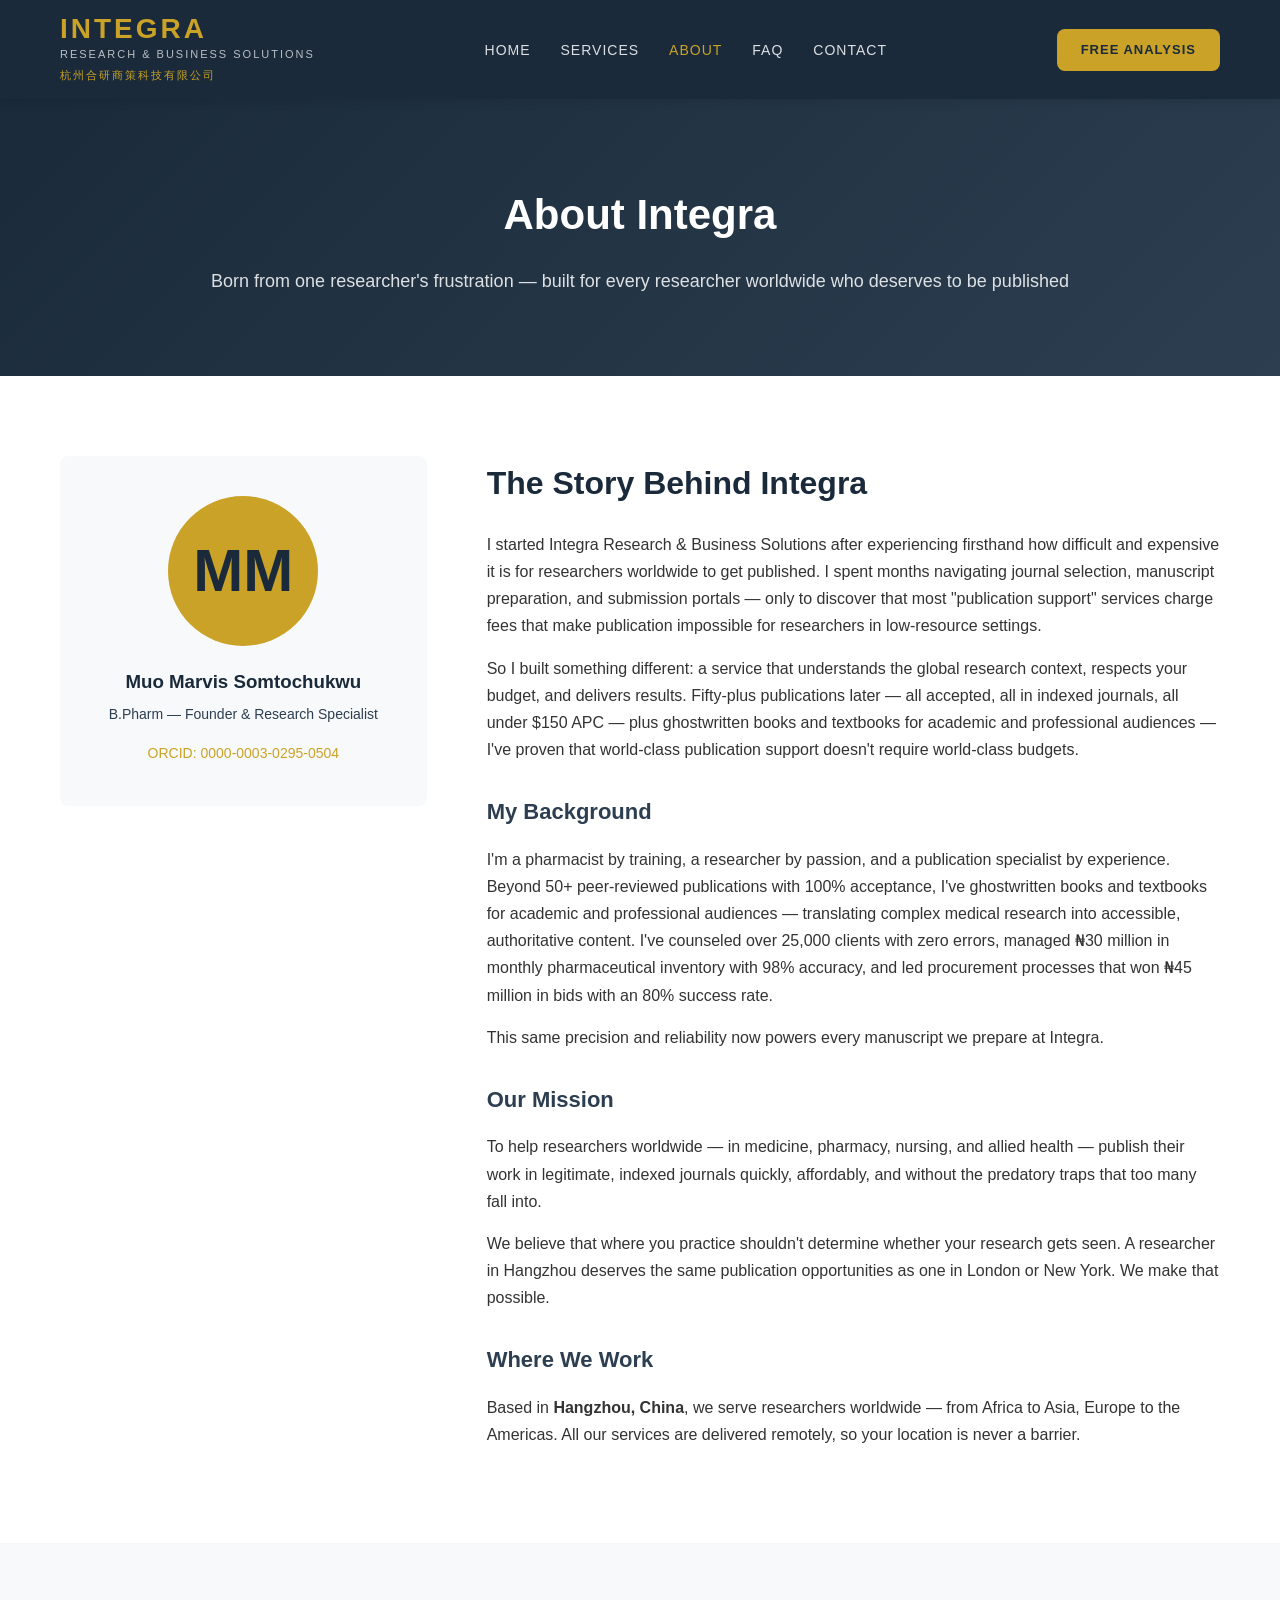
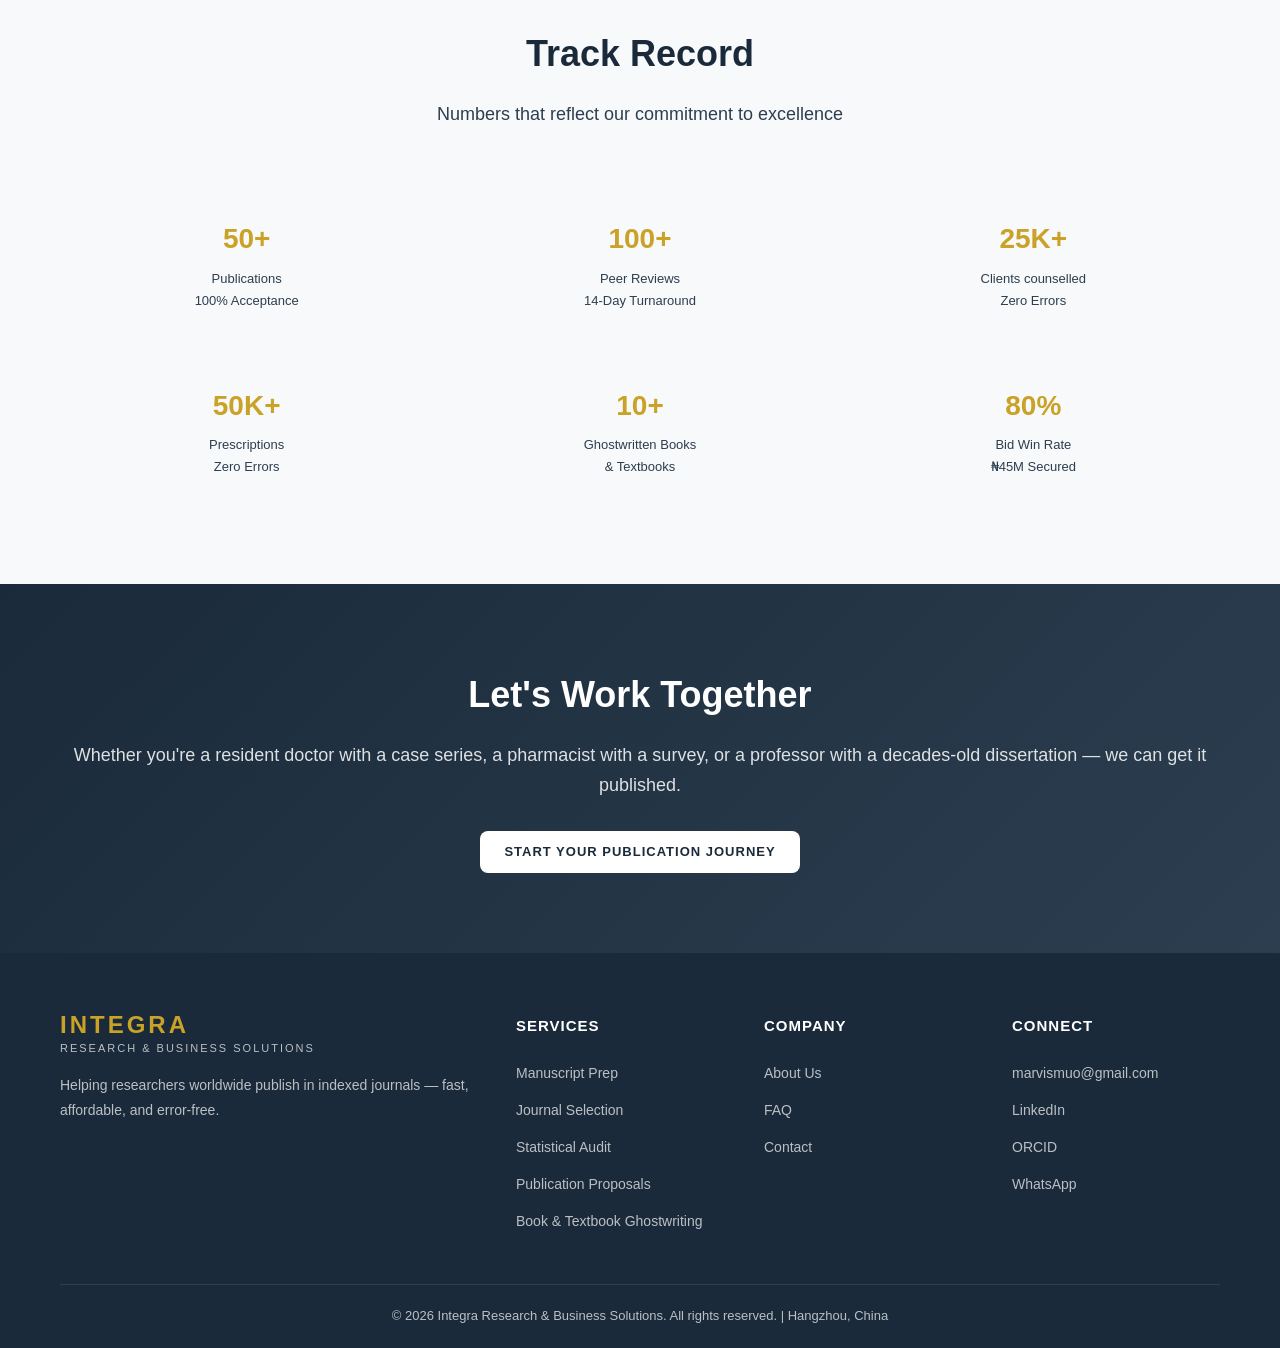
==== about.html @ ac19a9a8 "Fix mobile menu, contact form, add Nigerian address, LinkedIn company link" ====
<!DOCTYPE html>
<html lang="en">
<head>
    <meta charset="UTF-8">
    <meta name="viewport" content="width=device-width, initial-scale=1.0">
    <meta name="description" content="Meet Marvis Muo, founder of Integra Research & Business Solutions. Pharmacist, medical researcher, 50+ publications with 100% acceptance. Ghostwritten books and textbooks. Serving researchers worldwide.">
    <meta name="keywords" content="Marvis Muo Integra Research, medical researcher, pharmacist researcher, publication support">
    <title>About Us | Integra Research & Business Solutions</title>
    <link rel="stylesheet" href="style.css">
</head>
<body>

<header>
    <div class="container">
        <a href="index.html" class="logo">
            <span class="logo-main">INTEGRA</span>
            <span class="logo-sub">Research & Business Solutions</span>
            <span class="logo-sub" style="font-size: 11px; color: var(--accent); margin-top: 2px;">杭州合研商策科技有限公司</span>
        </a>
        <nav>
            <ul>
                <li><a href="index.html">Home</a></li>
                <li><a href="services.html">Services</a></li>
                <li><a href="about.html" class="active">About</a></li>
                <li><a href="faq.html">FAQ</a></li>
                <li><a href="contact.html">Contact</a></li>
            </ul>
        </nav>
        <a href="contact.html" class="cta-btn">Free Analysis</a>
    </div>
</header>

<section class="about-hero">
    <div class="container">
        <h1>About Integra</h1>
        <p>Born from one researcher's frustration — built for every researcher worldwide who deserves to be published</p>
    </div>
</section>

<section class="section">
    <div class="container">
        <div class="about-content">
            <div class="about-photo">
                <div class="initials">MM</div>
                <h3 style="color: var(--primary); margin-bottom: 5px;">Muo Marvis Somtochukwu</h3>
                <p style="color: var(--secondary); font-size: 14px;">B.Pharm — Founder & Research Specialist</p>
                <p style="margin-top: 15px; font-size: 14px;"><a href="https://orcid.org/0000-0003-0295-0504" target="_blank" style="color: var(--accent);">ORCID: 0000-0003-0295-0504</a></p>
            </div>
            <div class="about-text">
                <h2>The Story Behind Integra</h2>
                <p>I started Integra Research & Business Solutions after experiencing firsthand how difficult and expensive it is for researchers worldwide to get published. I spent months navigating journal selection, manuscript preparation, and submission portals — only to discover that most "publication support" services charge fees that make publication impossible for researchers in low-resource settings.</p>
                <p>So I built something different: a service that understands the global research context, respects your budget, and delivers results. Fifty-plus publications later — all accepted, all in indexed journals, all under $150 APC — plus ghostwritten books and textbooks for academic and professional audiences — I've proven that world-class publication support doesn't require world-class budgets.</p>
                
                <h3>My Background</h3>
                <p>I'm a pharmacist by training, a researcher by passion, and a publication specialist by experience. Beyond 50+ peer-reviewed publications with 100% acceptance, I've ghostwritten books and textbooks for academic and professional audiences — translating complex medical research into accessible, authoritative content. I've counseled over 25,000 clients with zero errors, managed ₦30 million in monthly pharmaceutical inventory with 98% accuracy, and led procurement processes that won ₦45 million in bids with an 80% success rate.</p>
                <p>This same precision and reliability now powers every manuscript we prepare at Integra.</p>
                
                <h3>Our Mission</h3>
                <p>To help researchers worldwide — in medicine, pharmacy, nursing, and allied health — publish their work in legitimate, indexed journals quickly, affordably, and without the predatory traps that too many fall into.</p>
                <p>We believe that where you practice shouldn't determine whether your research gets seen. A researcher in Hangzhou deserves the same publication opportunities as one in London or New York. We make that possible.</p>
                
                <h3>Where We Work</h3>
                <p>Based in <strong>Hangzhou, China</strong>, we serve researchers worldwide — from Africa to Asia, Europe to the Americas. All our services are delivered remotely, so your location is never a barrier.</p>
            </div>
        </div>
    </div>
</section>

<section class="section section-alt">
    <div class="container">
        <div class="section-title">
            <h2>Track Record</h2>
            <p>Numbers that reflect our commitment to excellence</p>
        </div>
        <div class="metrics-grid">
            <div class="metric">
                <div class="metric-value">50+</div>
                <div class="metric-label">Publications<br>100% Acceptance</div>
            </div>
            <div class="metric">
                <div class="metric-value">100+</div>
                <div class="metric-label">Peer Reviews<br>14-Day Turnaround</div>
            </div>
            <div class="metric">
                <div class="metric-value">25K+</div>
                <div class="metric-label">Clients counselled<br>Zero Errors</div>
            </div>
            <div class="metric">
                <div class="metric-value">50K+</div>
                <div class="metric-label">Prescriptions<br>Zero Errors</div>
            </div>
            <div class="metric">
                <div class="metric-value">10+</div>
                <div class="metric-label">Ghostwritten Books<br>& Textbooks</div>
            </div>
            <div class="metric">
                <div class="metric-value">80%</div>
                <div class="metric-label">Bid Win Rate<br>₦45M Secured</div>
            </div>
        </div>
    </div>
</section>

<section class="cta-section">
    <div class="container">
        <h2>Let's Work Together</h2>
        <p>Whether you're a resident doctor with a case series, a pharmacist with a survey, or a professor with a decades-old dissertation — we can get it published.</p>
        <a href="contact.html" class="cta-btn" style="background: var(--white); color: var(--primary);">Start Your Publication Journey</a>
    </div>
</section>

<footer>
    <div class="container">
        <div class="footer-grid">
            <div class="footer-brand">
                <div class="logo"><span class="logo-main">INTEGRA</span><span class="logo-sub">Research & Business Solutions</span></div>
                <p>Helping researchers worldwide publish in indexed journals — fast, affordable, and error-free.</p>
            </div>
            <div class="footer-links">
                <h4>Services</h4>
                <ul>
                    <li><a href="services.html#manuscript">Manuscript Prep</a></li>
                    <li><a href="services.html#journal">Journal Selection</a></li>
                    <li><a href="services.html#stats">Statistical Audit</a></li>
                    <li><a href="services.html#proposal">Publication Proposals</a></li>
                    <li><a href="services.html#books">Book & Textbook Ghostwriting</a></li>
                </ul>
            </div>
            <div class="footer-links">
                <h4>Company</h4>
                <ul>
                    <li><a href="about.html">About Us</a></li>
                    <li><a href="faq.html">FAQ</a></li>
                    <li><a href="contact.html">Contact</a></li>
                </ul>
            </div>
            <div class="footer-links">
                <h4>Connect</h4>
                <ul>
                    <li><a href="mailto:marvismuo@gmail.com">marvismuo@gmail.com</a></li>
                    <li><a href="https://www.linkedin.com/in/marvismuo/" target="_blank">LinkedIn</a></li>
                    <li><a href="https://orcid.org/0000-0003-0295-0504" target="_blank">ORCID</a></li>
                    <li><a href="contact.html">WhatsApp</a></li>
                </ul>
            </div>
        </div>
        <div class="footer-bottom">
            <p>© 2026 Integra Research & Business Solutions. All rights reserved. | Hangzhou, China</p>
        </div>
    </div>
</footer>

</body>
</html>
---- style.css ----
/* ========================================
   Integra Research & Business Solutions
   Main Stylesheet
   Primary: #1a2a3a (Deep Navy)
   Accent: #c9a227 (Gold)
   Secondary: #2c3e50 (Dark Slate)
   Body: #333333 (Dark Charcoal)
   Background: #ffffff
   ======================================== */

:root {
    --primary: #1a2a3a;
    --accent: #c9a227;
    --secondary: #2c3e50;
    --body: #333333;
    --light: #f8f9fa;
    --white: #ffffff;
    --border: #e0e0e0;
    --transition: 0.3s ease;
    --shadow: 0 4px 20px rgba(26, 42, 58, 0.1);
    --radius: 8px;
}

* { margin: 0; padding: 0; box-sizing: border-box; }

body {
    font-family: 'Segoe UI', Tahoma, Geneva, Verdana, sans-serif;
    color: var(--body);
    line-height: 1.7;
    background: var(--white);
}

a { text-decoration: none; color: inherit; transition: var(--transition); }
img { max-width: 100%; height: auto; }

.container {
    max-width: 1200px;
    margin: 0 auto;
    padding: 0 20px;
}

/* ===== Header ===== */
header {
    background: var(--primary);
    position: sticky;
    top: 0;
    z-index: 1000;
    box-shadow: 0 2px 10px rgba(0,0,0,0.1);
}

header .container {
    display: flex;
    align-items: center;
    justify-content: space-between;
    padding: 15px 20px;
}

.logo {
    display: flex;
    flex-direction: column;
}

.logo-main {
    font-size: 28px;
    font-weight: 700;
    color: var(--accent);
    letter-spacing: 3px;
    line-height: 1;
}

.logo-sub {
    font-size: 11px;
    color: rgba(255,255,255,0.7);
    letter-spacing: 2px;
    text-transform: uppercase;
    margin-top: 2px;
}

nav ul {
    display: flex;
    list-style: none;
    gap: 30px;
}

nav a {
    color: rgba(255,255,255,0.85);
    font-weight: 500;
    font-size: 14px;
    text-transform: uppercase;
    letter-spacing: 1px;
}

nav a:hover, nav a.active {
    color: var(--accent);
}

.cta-btn {
    background: var(--accent);
    color: var(--primary);
    padding: 10px 24px;
    border-radius: var(--radius);
    font-weight: 600;
    font-size: 13px;
    text-transform: uppercase;
    letter-spacing: 1px;
    display: inline-block;
}

.cta-btn:hover {
    background: #b8941f;
    transform: translateY(-2px);
    box-shadow: 0 4px 15px rgba(201,162,39,0.3);
}

.cta-btn-outline {
    background: transparent;
    border: 2px solid var(--accent);
    color: var(--accent);
}

.cta-btn-outline:hover {
    background: var(--accent);
    color: var(--primary);
}

.mobile-menu { display: none; }

/* ===== Hero ===== */
.hero {
    background: linear-gradient(135deg, var(--primary) 0%, var(--secondary) 100%);
    color: var(--white);
    padding: 100px 0 80px;
    text-align: center;
}

.hero h1 {
    font-size: 52px;
    font-weight: 700;
    margin-bottom: 20px;
    line-height: 1.2;
}

.hero h1 span { color: var(--accent); }

.hero-sub {
    font-size: 20px;
    color: rgba(255,255,255,0.85);
    max-width: 700px;
    margin: 0 auto 40px;
}

.hero-cta {
    display: flex;
    gap: 20px;
    justify-content: center;
    flex-wrap: wrap;
}

.hero-cta .cta-btn {
    padding: 14px 36px;
    font-size: 15px;
}

/* ===== Trust Bar ===== */
.trust-bar {
    background: var(--light);
    padding: 40px 0;
    border-bottom: 1px solid var(--border);
}

.trust-grid {
    display: grid;
    grid-template-columns: repeat(5, 1fr);
    gap: 30px;
    text-align: center;
}

.trust-item {
    padding: 20px;
}

.trust-item .number {
    font-size: 36px;
    font-weight: 700;
    color: var(--accent);
    display: block;
}

.trust-item .label {
    font-size: 13px;
    color: var(--secondary);
    text-transform: uppercase;
    letter-spacing: 1px;
    margin-top: 5px;
}

/* ===== Section通用 ===== */
.section {
    padding: 80px 0;
}

.section-alt { background: var(--light); }

.section-title {
    text-align: center;
    margin-bottom: 60px;
}

.section-title h2 {
    font-size: 36px;
    color: var(--primary);
    margin-bottom: 15px;
}

.section-title p {
    color: var(--secondary);
    font-size: 18px;
    max-width: 600px;
    margin: 0 auto;
}

/* ===== How It Works ===== */
.steps {
    display: grid;
    grid-template-columns: repeat(5, 1fr);
    gap: 20px;
    text-align: center;
}

.step {
    padding: 30px 20px;
    background: var(--white);
    border-radius: var(--radius);
    box-shadow: var(--shadow);
    position: relative;
}

.step-num {
    width: 50px;
    height: 50px;
    background: var(--accent);
    color: var(--primary);
    border-radius: 50%;
    display: flex;
    align-items: center;
    justify-content: center;
    font-weight: 700;
    font-size: 20px;
    margin: 0 auto 20px;
}

.step h3 {
    font-size: 18px;
    color: var(--primary);
    margin-bottom: 10px;
}

.step p {
    font-size: 14px;
    color: var(--secondary);
}

/* ===== Proof Section ===== */
.proof-box {
    background: var(--white);
    border-left: 5px solid var(--accent);
    padding: 40px;
    border-radius: var(--radius);
    box-shadow: var(--shadow);
    max-width: 800px;
    margin: 0 auto;
}

.proof-quote {
    font-size: 22px;
    font-style: italic;
    color: var(--primary);
    margin-bottom: 20px;
}

.proof-author {
    font-weight: 600;
    color: var(--secondary);
}

.proof-result {
    display: inline-block;
    background: rgba(201,162,39,0.15);
    color: var(--primary);
    padding: 5px 15px;
    border-radius: 20px;
    font-size: 13px;
    font-weight: 600;
    margin-top: 10px;
}

/* ===== Services Grid ===== */
.services-grid {
    display: grid;
    grid-template-columns: repeat(3, 1fr);
    gap: 30px;
}

.service-card {
    background: var(--white);
    padding: 40px 30px;
    border-radius: var(--radius);
    box-shadow: var(--shadow);
    text-align: center;
    transition: var(--transition);
}

.service-card:hover {
    transform: translateY(-5px);
    box-shadow: 0 8px 30px rgba(26,42,58,0.15);
}

.service-icon {
    width: 70px;
    height: 70px;
    background: rgba(201,162,39,0.15);
    border-radius: 50%;
    display: flex;
    align-items: center;
    justify-content: center;
    margin: 0 auto 20px;
    font-size: 28px;
}

.service-card h3 {
    font-size: 20px;
    color: var(--primary);
    margin-bottom: 15px;
}

.service-card p {
    font-size: 15px;
    color: var(--secondary);
    margin-bottom: 20px;
}

/* ===== About Page ===== */
.about-hero {
    background: linear-gradient(135deg, var(--primary) 0%, var(--secondary) 100%);
    color: var(--white);
    padding: 80px 0;
    text-align: center;
}

.about-hero h1 { font-size: 42px; margin-bottom: 15px; }
.about-hero p { font-size: 18px; opacity: 0.85; }

.about-content {
    display: grid;
    grid-template-columns: 1fr 2fr;
    gap: 60px;
    align-items: start;
}

.about-photo {
    background: var(--light);
    border-radius: var(--radius);
    padding: 40px;
    text-align: center;
}

.about-photo .initials {
    width: 150px;
    height: 150px;
    background: var(--accent);
    color: var(--primary);
    border-radius: 50%;
    display: flex;
    align-items: center;
    justify-content: center;
    font-size: 60px;
    font-weight: 700;
    margin: 0 auto 20px;
}

.about-text h2 {
    font-size: 32px;
    color: var(--primary);
    margin-bottom: 20px;
}

.about-text h3 {
    font-size: 22px;
    color: var(--secondary);
    margin: 30px 0 15px;
}

.about-text p {
    margin-bottom: 15px;
    font-size: 16px;
}

.metrics-grid {
    display: grid;
    grid-template-columns: repeat(3, 1fr);
    gap: 20px;
    margin-top: 30px;
}

.metric {
    background: var(--light);
    padding: 25px;
    border-radius: var(--radius);
    text-align: center;
}

.metric-value {
    font-size: 28px;
    font-weight: 700;
    color: var(--accent);
}

.metric-label {
    font-size: 13px;
    color: var(--secondary);
    margin-top: 5px;
}

/* ===== Contact Page ===== */
.contact-grid {
    display: grid;
    grid-template-columns: 1fr 1fr;
    gap: 60px;
}

.contact-form {
    background: var(--white);
    padding: 40px;
    border-radius: var(--radius);
    box-shadow: var(--shadow);
}

.form-group {
    margin-bottom: 20px;
}

.form-group label {
    display: block;
    margin-bottom: 8px;
    font-weight: 600;
    color: var(--primary);
    font-size: 14px;
}

.form-group input,
.form-group textarea,
.form-group select {
    width: 100%;
    padding: 12px 15px;
    border: 1px solid var(--border);
    border-radius: var(--radius);
    font-size: 15px;
    font-family: inherit;
    transition: var(--transition);
}

.form-group input:focus,
.form-group textarea:focus,
.form-group select:focus {
    outline: none;
    border-color: var(--accent);
    box-shadow: 0 0 0 3px rgba(201,162,39,0.1);
}

.form-group textarea { min-height: 120px; resize: vertical; }

.contact-info h3 {
    font-size: 24px;
    color: var(--primary);
    margin-bottom: 20px;
}

.contact-item {
    display: flex;
    align-items: flex-start;
    gap: 15px;
    margin-bottom: 25px;
}

.contact-item .icon {
    width: 50px;
    height: 50px;
    background: rgba(201,162,39,0.15);
    border-radius: 50%;
    display: flex;
    align-items: center;
    justify-content: center;
    font-size: 20px;
    flex-shrink: 0;
}

.contact-item h4 {
    font-size: 16px;
    color: var(--primary);
    margin-bottom: 5px;
}

.contact-item p {
    font-size: 15px;
    color: var(--secondary);
}

.whatsapp-btn {
    background: #25D366;
    color: var(--white);
    padding: 14px 28px;
    border-radius: var(--radius);
    font-weight: 600;
    display: inline-flex;
    align-items: center;
    gap: 10px;
    margin-top: 10px;
}

.whatsapp-btn:hover {
    background: #1ebe57;
}

/* ===== FAQ ===== */
.faq-list {
    max-width: 800px;
    margin: 0 auto;
}

.faq-item {
    background: var(--white);
    border-radius: var(--radius);
    box-shadow: var(--shadow);
    margin-bottom: 15px;
    overflow: hidden;
}

.faq-question {
    padding: 20px 25px;
    font-weight: 600;
    color: var(--primary);
    cursor: pointer;
    display: flex;
    justify-content: space-between;
    align-items: center;
    font-size: 17px;
}

.faq-answer {
    padding: 0 25px 20px;
    color: var(--secondary);
    line-height: 1.8;
}

/* ===== CTA Section ===== */
.cta-section {
    background: linear-gradient(135deg, var(--primary) 0%, var(--secondary) 100%);
    color: var(--white);
    padding: 80px 0;
    text-align: center;
}

.cta-section h2 {
    font-size: 36px;
    margin-bottom: 15px;
}

.cta-section p {
    font-size: 18px;
    opacity: 0.85;
    margin-bottom: 30px;
}

/* ===== Footer ===== */
footer {
    background: var(--primary);
    color: rgba(255,255,255,0.7);
    padding: 60px 0 20px;
}

.footer-grid {
    display: grid;
    grid-template-columns: 2fr 1fr 1fr 1fr;
    gap: 40px;
    margin-bottom: 40px;
}

.footer-brand .logo-main {
    font-size: 24px;
}

.footer-brand p {
    margin-top: 15px;
    font-size: 14px;
    line-height: 1.8;
}

.footer-links h4 {
    color: var(--white);
    font-size: 15px;
    text-transform: uppercase;
    letter-spacing: 1px;
    margin-bottom: 20px;
}

.footer-links ul {
    list-style: none;
}

.footer-links li {
    margin-bottom: 10px;
}

.footer-links a {
    font-size: 14px;
}

.footer-links a:hover {
    color: var(--accent);
}

.footer-bottom {
    border-top: 1px solid rgba(255,255,255,0.1);
    padding-top: 20px;
    text-align: center;
    font-size: 13px;
}

/* ===== Page Header (internal pages) ===== */
.page-header {
    background: linear-gradient(135deg, var(--primary) 0%, var(--secondary) 100%);
    color: var(--white);
    padding: 80px 0 60px;
    text-align: center;
}

.page-header h1 {
    font-size: 42px;
    margin-bottom: 10px;
}

.page-header p {
    font-size: 18px;
    opacity: 0.85;
}

/* ===== Responsive ===== */
@media (max-width: 1024px) {
    .trust-grid { grid-template-columns: repeat(3, 1fr); }
    .steps { grid-template-columns: repeat(3, 1fr); }
    .services-grid { grid-template-columns: repeat(2, 1fr); }
    .about-content { grid-template-columns: 1fr; }
    .contact-grid { grid-template-columns: 1fr; }
    .footer-grid { grid-template-columns: 1fr 1fr; }
}

@media (max-width: 768px) {
    .hero h1 { font-size: 32px; }
    .hero-sub { font-size: 16px; }
    .trust-grid { grid-template-columns: repeat(2, 1fr); }
    .steps { grid-template-columns: 1fr; }
    .services-grid { grid-template-columns: 1fr; }
    .metrics-grid { grid-template-columns: repeat(2, 1fr); }
    nav { display: none; }
    .mobile-menu { display: block; color: var(--white); font-size: 24px; cursor: pointer; padding: 10px; }
    .footer-grid { grid-template-columns: 1fr; }
    .page-header h1 { font-size: 28px; }
    header .container { position: relative; }
    nav ul { flex-direction: column; gap: 15px; }
    nav a { display: block; padding: 10px 0; }
}
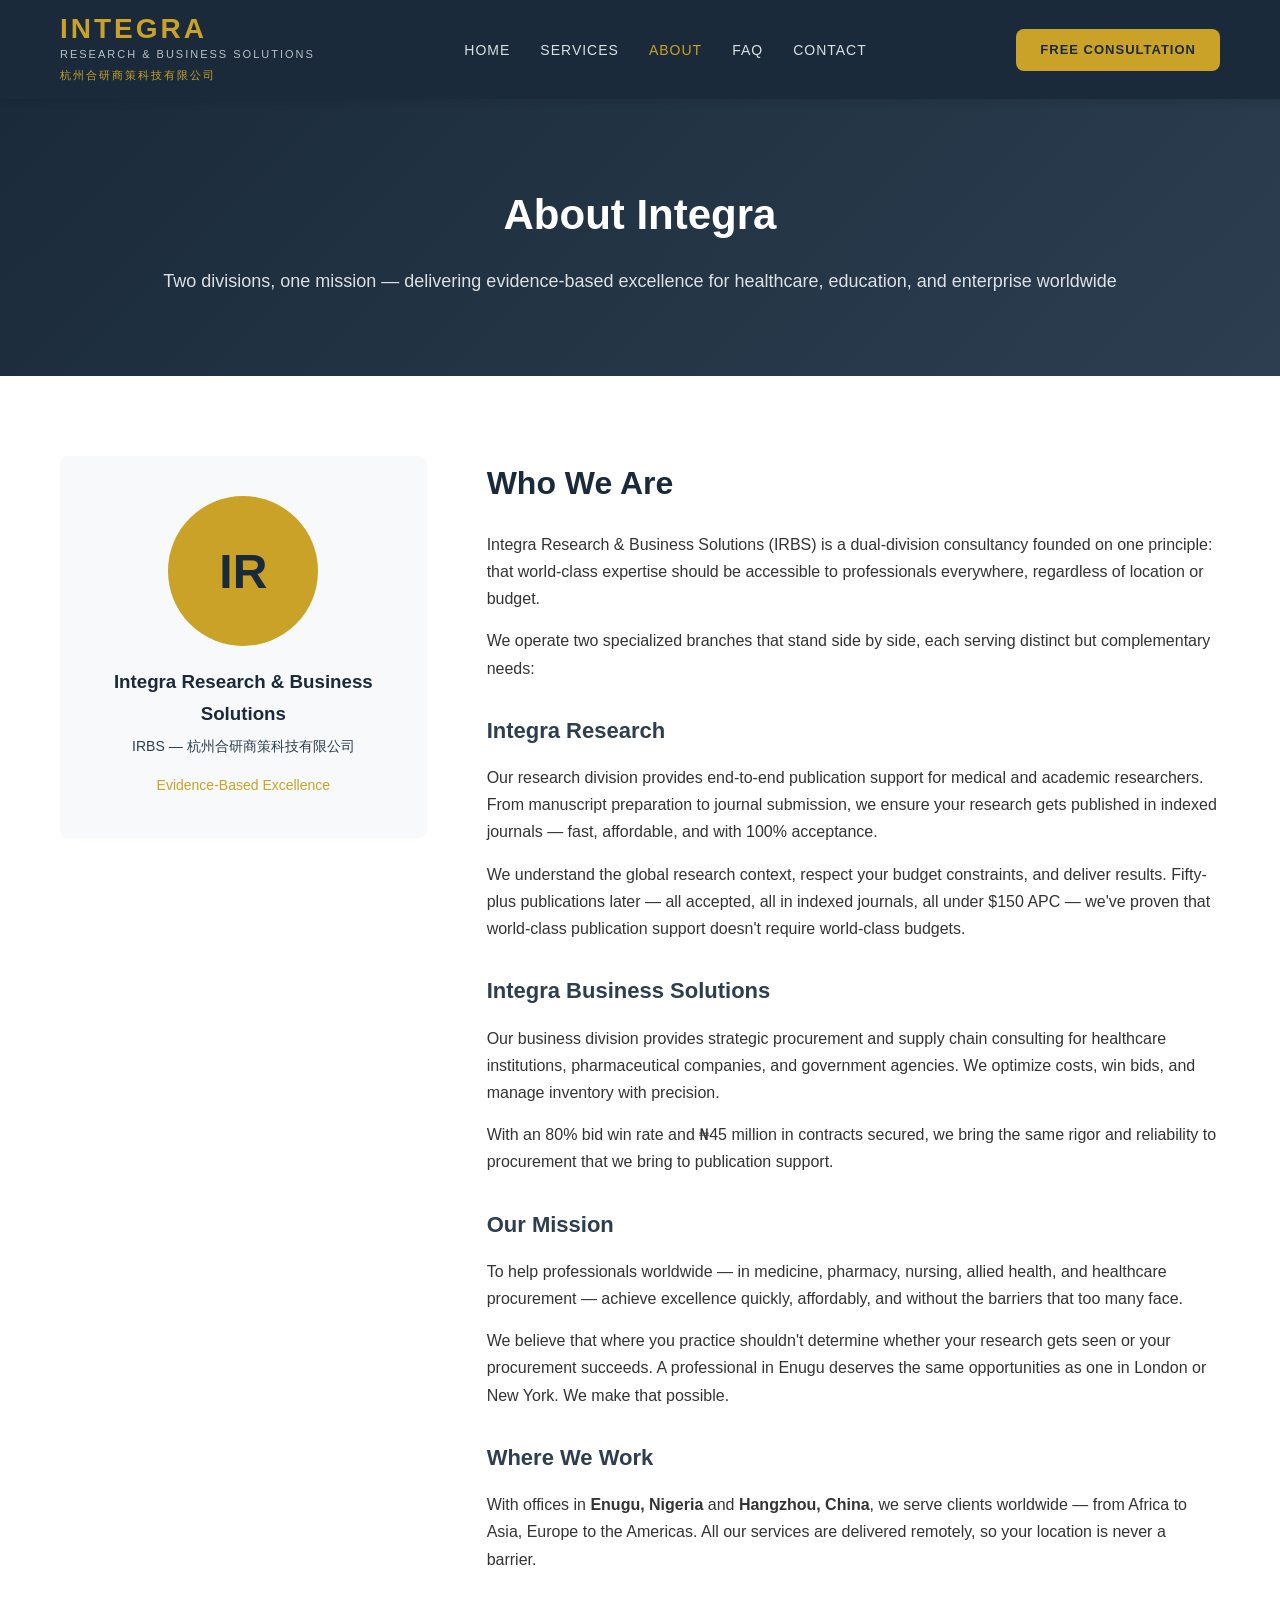
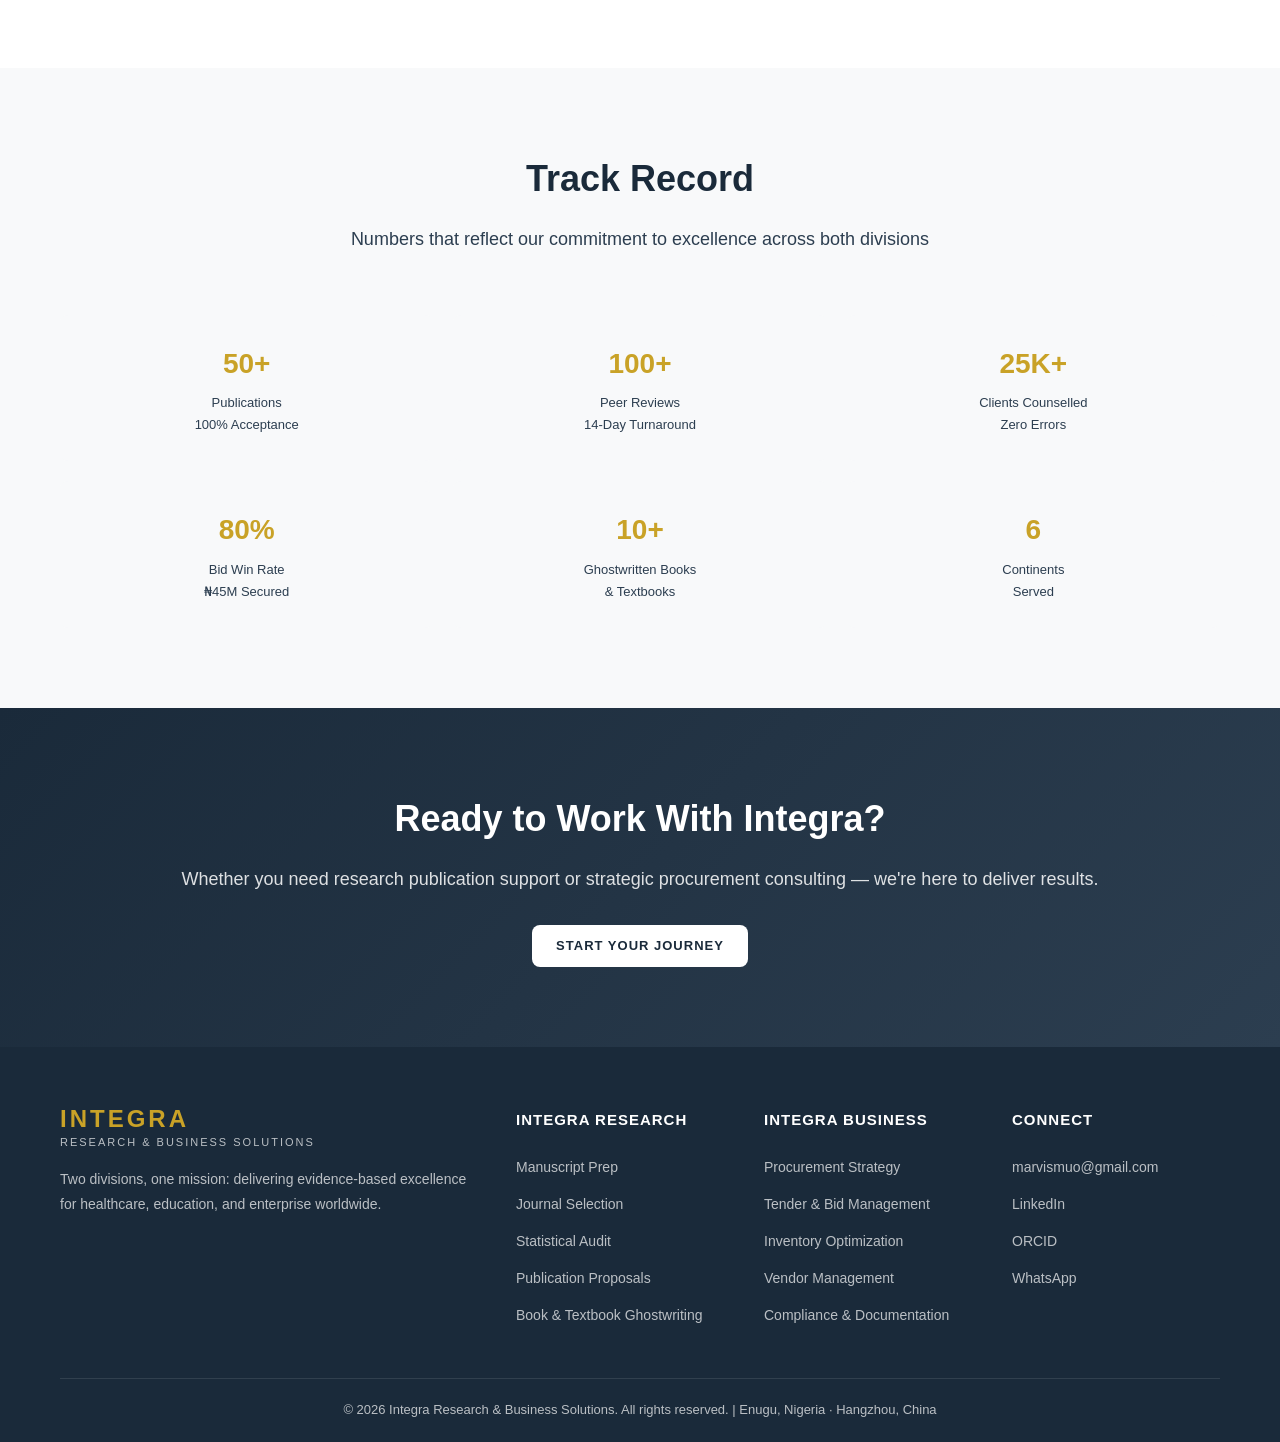
==== commit 24dcefd2: "Update About page: company-focused content, two divisions, Nigerian address, LinkedIn company link" ====
--- a/about.html
+++ b/about.html
@@ -3,10 +3,11 @@
 <head>
     <meta charset="UTF-8">
     <meta name="viewport" content="width=device-width, initial-scale=1.0">
-    <meta name="description" content="Meet Marvis Muo, founder of Integra Research & Business Solutions. Pharmacist, medical researcher, 50+ publications with 100% acceptance. Ghostwritten books and textbooks. Serving researchers worldwide.">
-    <meta name="keywords" content="Marvis Muo Integra Research, medical researcher, pharmacist researcher, publication support">
+    <meta name="description" content="About Integra Research & Business Solutions (IRBS) — Two divisions delivering evidence-based excellence: Integra Research for publication support and Integra Business Solutions for procurement consulting.">
+    <meta name="keywords" content="Integra Research, Integra Business Solutions, publication support, procurement consulting, about IRBS">
     <title>About Us | Integra Research & Business Solutions</title>
     <link rel="stylesheet" href="style.css">
+    <script src="script.js" defer></script>
 </head>
 <body>
 
@@ -26,14 +27,15 @@
                 <li><a href="contact.html">Contact</a></li>
             </ul>
         </nav>
-        <a href="contact.html" class="cta-btn">Free Analysis</a>
+        <a href="contact.html" class="cta-btn">Free Consultation</a>
+        <div class="mobile-menu">☰</div>
     </div>
 </header>
 
 <section class="about-hero">
     <div class="container">
         <h1>About Integra</h1>
-        <p>Born from one researcher's frustration — built for every researcher worldwide who deserves to be published</p>
+        <p>Two divisions, one mission — delivering evidence-based excellence for healthcare, education, and enterprise worldwide</p>
     </div>
 </section>
 
@@ -41,26 +43,30 @@
     <div class="container">
         <div class="about-content">
             <div class="about-photo">
-                <div class="initials">MM</div>
-                <h3 style="color: var(--primary); margin-bottom: 5px;">Muo Marvis Somtochukwu</h3>
-                <p style="color: var(--secondary); font-size: 14px;">B.Pharm — Founder & Research Specialist</p>
-                <p style="margin-top: 15px; font-size: 14px;"><a href="https://orcid.org/0000-0003-0295-0504" target="_blank" style="color: var(--accent);">ORCID: 0000-0003-0295-0504</a></p>
+                <div class="initials" style="background: var(--accent); color: var(--primary); font-size: 48px;">IR</div>
+                <h3 style="color: var(--primary); margin-bottom: 5px;">Integra Research & Business Solutions</h3>
+                <p style="color: var(--secondary); font-size: 14px;">IRBS — 杭州合研商策科技有限公司</p>
+                <p style="margin-top: 15px; font-size: 14px; color: var(--accent);">Evidence-Based Excellence</p>
             </div>
             <div class="about-text">
-                <h2>The Story Behind Integra</h2>
-                <p>I started Integra Research & Business Solutions after experiencing firsthand how difficult and expensive it is for researchers worldwide to get published. I spent months navigating journal selection, manuscript preparation, and submission portals — only to discover that most "publication support" services charge fees that make publication impossible for researchers in low-resource settings.</p>
-                <p>So I built something different: a service that understands the global research context, respects your budget, and delivers results. Fifty-plus publications later — all accepted, all in indexed journals, all under $150 APC — plus ghostwritten books and textbooks for academic and professional audiences — I've proven that world-class publication support doesn't require world-class budgets.</p>
+                <h2>Who We Are</h2>
+                <p>Integra Research & Business Solutions (IRBS) is a dual-division consultancy founded on one principle: that world-class expertise should be accessible to professionals everywhere, regardless of location or budget.</p>
+                <p>We operate two specialized branches that stand side by side, each serving distinct but complementary needs:</p>
                 
-                <h3>My Background</h3>
-                <p>I'm a pharmacist by training, a researcher by passion, and a publication specialist by experience. Beyond 50+ peer-reviewed publications with 100% acceptance, I've ghostwritten books and textbooks for academic and professional audiences — translating complex medical research into accessible, authoritative content. I've counseled over 25,000 clients with zero errors, managed ₦30 million in monthly pharmaceutical inventory with 98% accuracy, and led procurement processes that won ₦45 million in bids with an 80% success rate.</p>
-                <p>This same precision and reliability now powers every manuscript we prepare at Integra.</p>
+                <h3>Integra Research</h3>
+                <p>Our research division provides end-to-end publication support for medical and academic researchers. From manuscript preparation to journal submission, we ensure your research gets published in indexed journals — fast, affordable, and with 100% acceptance.</p>
+                <p>We understand the global research context, respect your budget constraints, and deliver results. Fifty-plus publications later — all accepted, all in indexed journals, all under $150 APC — we've proven that world-class publication support doesn't require world-class budgets.</p>
+                
+                <h3>Integra Business Solutions</h3>
+                <p>Our business division provides strategic procurement and supply chain consulting for healthcare institutions, pharmaceutical companies, and government agencies. We optimize costs, win bids, and manage inventory with precision.</p>
+                <p>With an 80% bid win rate and ₦45 million in contracts secured, we bring the same rigor and reliability to procurement that we bring to publication support.</p>
                 
                 <h3>Our Mission</h3>
-                <p>To help researchers worldwide — in medicine, pharmacy, nursing, and allied health — publish their work in legitimate, indexed journals quickly, affordably, and without the predatory traps that too many fall into.</p>
-                <p>We believe that where you practice shouldn't determine whether your research gets seen. A researcher in Hangzhou deserves the same publication opportunities as one in London or New York. We make that possible.</p>
+                <p>To help professionals worldwide — in medicine, pharmacy, nursing, allied health, and healthcare procurement — achieve excellence quickly, affordably, and without the barriers that too many face.</p>
+                <p>We believe that where you practice shouldn't determine whether your research gets seen or your procurement succeeds. A professional in Enugu deserves the same opportunities as one in London or New York. We make that possible.</p>
                 
                 <h3>Where We Work</h3>
-                <p>Based in <strong>Hangzhou, China</strong>, we serve researchers worldwide — from Africa to Asia, Europe to the Americas. All our services are delivered remotely, so your location is never a barrier.</p>
+                <p>With offices in <strong>Enugu, Nigeria</strong> and <strong>Hangzhou, China</strong>, we serve clients worldwide — from Africa to Asia, Europe to the Americas. All our services are delivered remotely, so your location is never a barrier.</p>
             </div>
         </div>
     </div>
@@ -70,7 +76,7 @@
     <div class="container">
         <div class="section-title">
             <h2>Track Record</h2>
-            <p>Numbers that reflect our commitment to excellence</p>
+            <p>Numbers that reflect our commitment to excellence across both divisions</p>
         </div>
         <div class="metrics-grid">
             <div class="metric">
@@ -83,19 +89,19 @@
             </div>
             <div class="metric">
                 <div class="metric-value">25K+</div>
-                <div class="metric-label">Clients counselled<br>Zero Errors</div>
+                <div class="metric-label">Clients Counselled<br>Zero Errors</div>
             </div>
             <div class="metric">
-                <div class="metric-value">50K+</div>
-                <div class="metric-label">Prescriptions<br>Zero Errors</div>
+                <div class="metric-value">80%</div>
+                <div class="metric-label">Bid Win Rate<br>₦45M Secured</div>
             </div>
             <div class="metric">
                 <div class="metric-value">10+</div>
                 <div class="metric-label">Ghostwritten Books<br>& Textbooks</div>
             </div>
             <div class="metric">
-                <div class="metric-value">80%</div>
-                <div class="metric-label">Bid Win Rate<br>₦45M Secured</div>
+                <div class="metric-value">6</div>
+                <div class="metric-label">Continents<br>Served</div>
             </div>
         </div>
     </div>
@@ -103,9 +109,9 @@
 
 <section class="cta-section">
     <div class="container">
-        <h2>Let's Work Together</h2>
-        <p>Whether you're a resident doctor with a case series, a pharmacist with a survey, or a professor with a decades-old dissertation — we can get it published.</p>
-        <a href="contact.html" class="cta-btn" style="background: var(--white); color: var(--primary);">Start Your Publication Journey</a>
+        <h2>Ready to Work With Integra?</h2>
+        <p>Whether you need research publication support or strategic procurement consulting — we're here to deliver results.</p>
+        <a href="contact.html" class="cta-btn" style="background: var(--white); color: var(--primary);">Start Your Journey</a>
     </div>
 </section>
 
@@ -114,10 +120,10 @@
         <div class="footer-grid">
             <div class="footer-brand">
                 <div class="logo"><span class="logo-main">INTEGRA</span><span class="logo-sub">Research & Business Solutions</span></div>
-                <p>Helping researchers worldwide publish in indexed journals — fast, affordable, and error-free.</p>
+                <p>Two divisions, one mission: delivering evidence-based excellence for healthcare, education, and enterprise worldwide.</p>
             </div>
             <div class="footer-links">
-                <h4>Services</h4>
+                <h4>Integra Research</h4>
                 <ul>
                     <li><a href="services.html#manuscript">Manuscript Prep</a></li>
                     <li><a href="services.html#journal">Journal Selection</a></li>
@@ -127,28 +133,30 @@
                 </ul>
             </div>
             <div class="footer-links">
-                <h4>Company</h4>
+                <h4>Integra Business</h4>
                 <ul>
-                    <li><a href="about.html">About Us</a></li>
-                    <li><a href="faq.html">FAQ</a></li>
-                    <li><a href="contact.html">Contact</a></li>
+                    <li><a href="services.html#procurement">Procurement Strategy</a></li>
+                    <li><a href="services.html#tender">Tender & Bid Management</a></li>
+                    <li><a href="services.html#inventory">Inventory Optimization</a></li>
+                    <li><a href="services.html#vendor">Vendor Management</a></li>
+                    <li><a href="services.html#compliance">Compliance & Documentation</a></li>
                 </ul>
             </div>
             <div class="footer-links">
                 <h4>Connect</h4>
                 <ul>
                     <li><a href="mailto:marvismuo@gmail.com">marvismuo@gmail.com</a></li>
-                    <li><a href="https://www.linkedin.com/in/marvismuo/" target="_blank">LinkedIn</a></li>
+                    <li><a href="https://www.linkedin.com/company/integra-research-business-solutions/" target="_blank">LinkedIn</a></li>
                     <li><a href="https://orcid.org/0000-0003-0295-0504" target="_blank">ORCID</a></li>
                     <li><a href="contact.html">WhatsApp</a></li>
                 </ul>
             </div>
         </div>
         <div class="footer-bottom">
-            <p>© 2026 Integra Research & Business Solutions. All rights reserved. | Hangzhou, China</p>
+            <p>© 2026 Integra Research & Business Solutions. All rights reserved. | Enugu, Nigeria · Hangzhou, China</p>
         </div>
     </div>
 </footer>
 
 </body>
-</html>
+</html>
